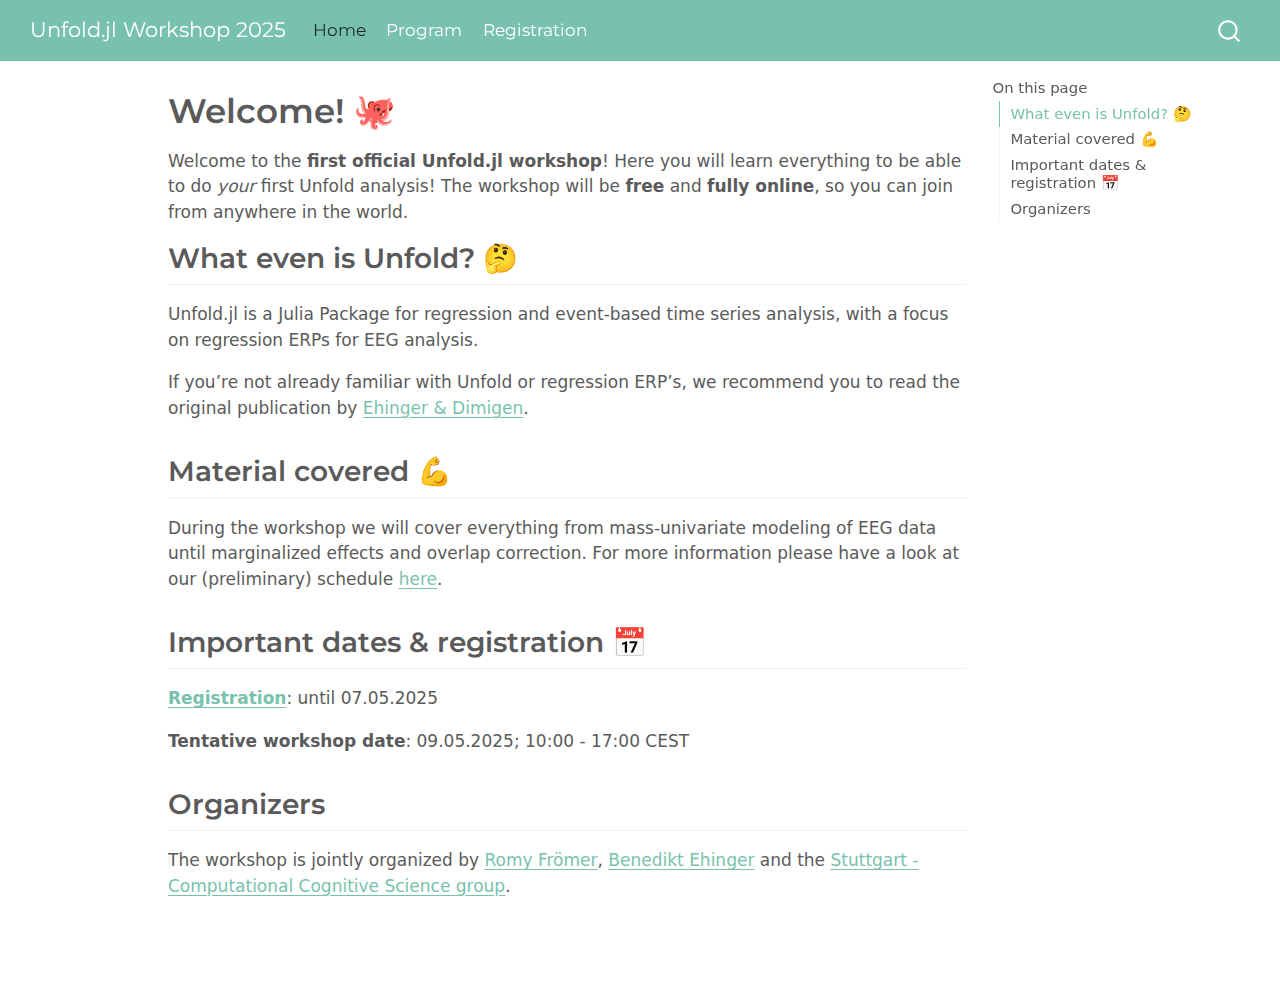
==== index.html @ c2b48259 "Built site for gh-pages" ====
<!DOCTYPE html>
<html xmlns="http://www.w3.org/1999/xhtml" lang="en" xml:lang="en"><head>

<meta charset="utf-8">
<meta name="generator" content="quarto-1.6.42">

<meta name="viewport" content="width=device-width, initial-scale=1.0, user-scalable=yes">


<title>Welcome! 🐙 – Unfold.jl Workshop 2025</title>
<style>
code{white-space: pre-wrap;}
span.smallcaps{font-variant: small-caps;}
div.columns{display: flex; gap: min(4vw, 1.5em);}
div.column{flex: auto; overflow-x: auto;}
div.hanging-indent{margin-left: 1.5em; text-indent: -1.5em;}
ul.task-list{list-style: none;}
ul.task-list li input[type="checkbox"] {
  width: 0.8em;
  margin: 0 0.8em 0.2em -1em; /* quarto-specific, see https://github.com/quarto-dev/quarto-cli/issues/4556 */ 
  vertical-align: middle;
}
</style>


<script src="site_libs/quarto-nav/quarto-nav.js"></script>
<script src="site_libs/quarto-nav/headroom.min.js"></script>
<script src="site_libs/clipboard/clipboard.min.js"></script>
<script src="site_libs/quarto-search/autocomplete.umd.js"></script>
<script src="site_libs/quarto-search/fuse.min.js"></script>
<script src="site_libs/quarto-search/quarto-search.js"></script>
<meta name="quarto:offset" content="./">
<script src="site_libs/quarto-html/quarto.js"></script>
<script src="site_libs/quarto-html/popper.min.js"></script>
<script src="site_libs/quarto-html/tippy.umd.min.js"></script>
<script src="site_libs/quarto-html/anchor.min.js"></script>
<link href="site_libs/quarto-html/tippy.css" rel="stylesheet">
<link href="site_libs/quarto-html/quarto-syntax-highlighting-2f5df379a58b258e96c21c0638c20c03.css" rel="stylesheet" id="quarto-text-highlighting-styles">
<script src="site_libs/bootstrap/bootstrap.min.js"></script>
<link href="site_libs/bootstrap/bootstrap-icons.css" rel="stylesheet">
<link href="site_libs/bootstrap/bootstrap-00ab21ae30b289d2bb57bbc7a98335af.min.css" rel="stylesheet" append-hash="true" id="quarto-bootstrap" data-mode="light">
<script id="quarto-search-options" type="application/json">{
  "location": "navbar",
  "copy-button": false,
  "collapse-after": 3,
  "panel-placement": "end",
  "type": "overlay",
  "limit": 50,
  "keyboard-shortcut": [
    "f",
    "/",
    "s"
  ],
  "show-item-context": false,
  "language": {
    "search-no-results-text": "No results",
    "search-matching-documents-text": "matching documents",
    "search-copy-link-title": "Copy link to search",
    "search-hide-matches-text": "Hide additional matches",
    "search-more-match-text": "more match in this document",
    "search-more-matches-text": "more matches in this document",
    "search-clear-button-title": "Clear",
    "search-text-placeholder": "",
    "search-detached-cancel-button-title": "Cancel",
    "search-submit-button-title": "Submit",
    "search-label": "Search"
  }
}</script>


<link rel="stylesheet" href="styles.css">
</head>

<body class="nav-fixed">

<div id="quarto-search-results"></div>
  <header id="quarto-header" class="headroom fixed-top">
    <nav class="navbar navbar-expand-lg " data-bs-theme="dark">
      <div class="navbar-container container-fluid">
      <div class="navbar-brand-container mx-auto">
    <a class="navbar-brand" href="./index.html">
    <span class="navbar-title">Unfold.jl Workshop 2025</span>
    </a>
  </div>
            <div id="quarto-search" class="" title="Search"></div>
          <button class="navbar-toggler" type="button" data-bs-toggle="collapse" data-bs-target="#navbarCollapse" aria-controls="navbarCollapse" role="menu" aria-expanded="false" aria-label="Toggle navigation" onclick="if (window.quartoToggleHeadroom) { window.quartoToggleHeadroom(); }">
  <span class="navbar-toggler-icon"></span>
</button>
          <div class="collapse navbar-collapse" id="navbarCollapse">
            <ul class="navbar-nav navbar-nav-scroll me-auto">
  <li class="nav-item">
    <a class="nav-link active" href="./index.html" aria-current="page"> 
<span class="menu-text">Home</span></a>
  </li>  
  <li class="nav-item">
    <a class="nav-link" href="./program.html"> 
<span class="menu-text">Program</span></a>
  </li>  
  <li class="nav-item">
    <a class="nav-link" href="./registration.html"> 
<span class="menu-text">Registration</span></a>
  </li>  
</ul>
          </div> <!-- /navcollapse -->
            <div class="quarto-navbar-tools">
</div>
      </div> <!-- /container-fluid -->
    </nav>
</header>
<!-- content -->
<div id="quarto-content" class="quarto-container page-columns page-rows-contents page-layout-article page-navbar">
<!-- sidebar -->
<!-- margin-sidebar -->
    <div id="quarto-margin-sidebar" class="sidebar margin-sidebar">
        <nav id="TOC" role="doc-toc" class="toc-active">
    <h2 id="toc-title">On this page</h2>
   
  <ul>
  <li><a href="#what-even-is-unfold" id="toc-what-even-is-unfold" class="nav-link active" data-scroll-target="#what-even-is-unfold">What even is Unfold? 🤔</a></li>
  <li><a href="#material-covered" id="toc-material-covered" class="nav-link" data-scroll-target="#material-covered">Material covered 💪</a></li>
  <li><a href="#important-dates-registration" id="toc-important-dates-registration" class="nav-link" data-scroll-target="#important-dates-registration">Important dates &amp; registration 📅</a></li>
  <li><a href="#organizers" id="toc-organizers" class="nav-link" data-scroll-target="#organizers">Organizers</a></li>
  </ul>
</nav>
    </div>
<!-- main -->
<main class="content" id="quarto-document-content">

<header id="title-block-header" class="quarto-title-block default">
<div class="quarto-title">
<h1 class="title">Welcome! 🐙</h1>
</div>



<div class="quarto-title-meta">

    
  
    
  </div>
  


</header>


<p>Welcome to the <strong>first official Unfold.jl workshop</strong>! Here you will learn everything to be able to do <em>your</em> first Unfold analysis! The workshop will be <strong>free</strong> and <strong>fully online</strong>, so you can join from anywhere in the world.</p>
<section id="what-even-is-unfold" class="level2">
<h2 class="anchored" data-anchor-id="what-even-is-unfold">What even is Unfold? 🤔</h2>
<p>Unfold.jl is a Julia Package for regression and event-based time series analysis, with a focus on regression ERPs for EEG analysis.</p>
<p>If you’re not already familiar with Unfold or regression ERP’s, we recommend you to read the original publication by <a href="https://peerj.com/articles/7838/">Ehinger &amp; Dimigen</a>.</p>
</section>
<section id="material-covered" class="level2">
<h2 class="anchored" data-anchor-id="material-covered">Material covered 💪</h2>
<p>During the workshop we will cover everything from mass-univariate modeling of EEG data until marginalized effects and overlap correction. For more information please have a look at our (preliminary) schedule <a href="./program.html">here</a>.</p>
</section>
<section id="important-dates-registration" class="level2">
<h2 class="anchored" data-anchor-id="important-dates-registration">Important dates &amp; registration 📅</h2>
<p><a href="./registration.html"><strong>Registration</strong></a>: until 07.05.2025</p>
<p><strong>Tentative workshop date</strong>: 09.05.2025; 10:00 - 17:00 CEST</p>
</section>
<section id="organizers" class="level2">
<h2 class="anchored" data-anchor-id="organizers">Organizers</h2>
<p>The workshop is jointly organized by <a href="https://www.birmingham.ac.uk/staff/profiles/psychology/froemer-romy">Romy Frömer</a>, <a href="https://benediktehinger.de/blog/science/about-me/">Benedikt Ehinger</a> and the <a href="https://www.s-ccs.de/">Stuttgart - Computational Cognitive Science group</a>.</p>


</section>

</main> <!-- /main -->
<script id="quarto-html-after-body" type="application/javascript">
window.document.addEventListener("DOMContentLoaded", function (event) {
  const toggleBodyColorMode = (bsSheetEl) => {
    const mode = bsSheetEl.getAttribute("data-mode");
    const bodyEl = window.document.querySelector("body");
    if (mode === "dark") {
      bodyEl.classList.add("quarto-dark");
      bodyEl.classList.remove("quarto-light");
    } else {
      bodyEl.classList.add("quarto-light");
      bodyEl.classList.remove("quarto-dark");
    }
  }
  const toggleBodyColorPrimary = () => {
    const bsSheetEl = window.document.querySelector("link#quarto-bootstrap");
    if (bsSheetEl) {
      toggleBodyColorMode(bsSheetEl);
    }
  }
  toggleBodyColorPrimary();  
  const icon = "";
  const anchorJS = new window.AnchorJS();
  anchorJS.options = {
    placement: 'right',
    icon: icon
  };
  anchorJS.add('.anchored');
  const isCodeAnnotation = (el) => {
    for (const clz of el.classList) {
      if (clz.startsWith('code-annotation-')) {                     
        return true;
      }
    }
    return false;
  }
  const onCopySuccess = function(e) {
    // button target
    const button = e.trigger;
    // don't keep focus
    button.blur();
    // flash "checked"
    button.classList.add('code-copy-button-checked');
    var currentTitle = button.getAttribute("title");
    button.setAttribute("title", "Copied!");
    let tooltip;
    if (window.bootstrap) {
      button.setAttribute("data-bs-toggle", "tooltip");
      button.setAttribute("data-bs-placement", "left");
      button.setAttribute("data-bs-title", "Copied!");
      tooltip = new bootstrap.Tooltip(button, 
        { trigger: "manual", 
          customClass: "code-copy-button-tooltip",
          offset: [0, -8]});
      tooltip.show();    
    }
    setTimeout(function() {
      if (tooltip) {
        tooltip.hide();
        button.removeAttribute("data-bs-title");
        button.removeAttribute("data-bs-toggle");
        button.removeAttribute("data-bs-placement");
      }
      button.setAttribute("title", currentTitle);
      button.classList.remove('code-copy-button-checked');
    }, 1000);
    // clear code selection
    e.clearSelection();
  }
  const getTextToCopy = function(trigger) {
      const codeEl = trigger.previousElementSibling.cloneNode(true);
      for (const childEl of codeEl.children) {
        if (isCodeAnnotation(childEl)) {
          childEl.remove();
        }
      }
      return codeEl.innerText;
  }
  const clipboard = new window.ClipboardJS('.code-copy-button:not([data-in-quarto-modal])', {
    text: getTextToCopy
  });
  clipboard.on('success', onCopySuccess);
  if (window.document.getElementById('quarto-embedded-source-code-modal')) {
    const clipboardModal = new window.ClipboardJS('.code-copy-button[data-in-quarto-modal]', {
      text: getTextToCopy,
      container: window.document.getElementById('quarto-embedded-source-code-modal')
    });
    clipboardModal.on('success', onCopySuccess);
  }
    var localhostRegex = new RegExp(/^(?:http|https):\/\/localhost\:?[0-9]*\//);
    var mailtoRegex = new RegExp(/^mailto:/);
      var filterRegex = new RegExp("https:\/\/s-ccs\.github\.io\/workshop_unfold_2025\/");
    var isInternal = (href) => {
        return filterRegex.test(href) || localhostRegex.test(href) || mailtoRegex.test(href);
    }
    // Inspect non-navigation links and adorn them if external
 	var links = window.document.querySelectorAll('a[href]:not(.nav-link):not(.navbar-brand):not(.toc-action):not(.sidebar-link):not(.sidebar-item-toggle):not(.pagination-link):not(.no-external):not([aria-hidden]):not(.dropdown-item):not(.quarto-navigation-tool):not(.about-link)');
    for (var i=0; i<links.length; i++) {
      const link = links[i];
      if (!isInternal(link.href)) {
        // undo the damage that might have been done by quarto-nav.js in the case of
        // links that we want to consider external
        if (link.dataset.originalHref !== undefined) {
          link.href = link.dataset.originalHref;
        }
      }
    }
  function tippyHover(el, contentFn, onTriggerFn, onUntriggerFn) {
    const config = {
      allowHTML: true,
      maxWidth: 500,
      delay: 100,
      arrow: false,
      appendTo: function(el) {
          return el.parentElement;
      },
      interactive: true,
      interactiveBorder: 10,
      theme: 'quarto',
      placement: 'bottom-start',
    };
    if (contentFn) {
      config.content = contentFn;
    }
    if (onTriggerFn) {
      config.onTrigger = onTriggerFn;
    }
    if (onUntriggerFn) {
      config.onUntrigger = onUntriggerFn;
    }
    window.tippy(el, config); 
  }
  const noterefs = window.document.querySelectorAll('a[role="doc-noteref"]');
  for (var i=0; i<noterefs.length; i++) {
    const ref = noterefs[i];
    tippyHover(ref, function() {
      // use id or data attribute instead here
      let href = ref.getAttribute('data-footnote-href') || ref.getAttribute('href');
      try { href = new URL(href).hash; } catch {}
      const id = href.replace(/^#\/?/, "");
      const note = window.document.getElementById(id);
      if (note) {
        return note.innerHTML;
      } else {
        return "";
      }
    });
  }
  const xrefs = window.document.querySelectorAll('a.quarto-xref');
  const processXRef = (id, note) => {
    // Strip column container classes
    const stripColumnClz = (el) => {
      el.classList.remove("page-full", "page-columns");
      if (el.children) {
        for (const child of el.children) {
          stripColumnClz(child);
        }
      }
    }
    stripColumnClz(note)
    if (id === null || id.startsWith('sec-')) {
      // Special case sections, only their first couple elements
      const container = document.createElement("div");
      if (note.children && note.children.length > 2) {
        container.appendChild(note.children[0].cloneNode(true));
        for (let i = 1; i < note.children.length; i++) {
          const child = note.children[i];
          if (child.tagName === "P" && child.innerText === "") {
            continue;
          } else {
            container.appendChild(child.cloneNode(true));
            break;
          }
        }
        if (window.Quarto?.typesetMath) {
          window.Quarto.typesetMath(container);
        }
        return container.innerHTML
      } else {
        if (window.Quarto?.typesetMath) {
          window.Quarto.typesetMath(note);
        }
        return note.innerHTML;
      }
    } else {
      // Remove any anchor links if they are present
      const anchorLink = note.querySelector('a.anchorjs-link');
      if (anchorLink) {
        anchorLink.remove();
      }
      if (window.Quarto?.typesetMath) {
        window.Quarto.typesetMath(note);
      }
      if (note.classList.contains("callout")) {
        return note.outerHTML;
      } else {
        return note.innerHTML;
      }
    }
  }
  for (var i=0; i<xrefs.length; i++) {
    const xref = xrefs[i];
    tippyHover(xref, undefined, function(instance) {
      instance.disable();
      let url = xref.getAttribute('href');
      let hash = undefined; 
      if (url.startsWith('#')) {
        hash = url;
      } else {
        try { hash = new URL(url).hash; } catch {}
      }
      if (hash) {
        const id = hash.replace(/^#\/?/, "");
        const note = window.document.getElementById(id);
        if (note !== null) {
          try {
            const html = processXRef(id, note.cloneNode(true));
            instance.setContent(html);
          } finally {
            instance.enable();
            instance.show();
          }
        } else {
          // See if we can fetch this
          fetch(url.split('#')[0])
          .then(res => res.text())
          .then(html => {
            const parser = new DOMParser();
            const htmlDoc = parser.parseFromString(html, "text/html");
            const note = htmlDoc.getElementById(id);
            if (note !== null) {
              const html = processXRef(id, note);
              instance.setContent(html);
            } 
          }).finally(() => {
            instance.enable();
            instance.show();
          });
        }
      } else {
        // See if we can fetch a full url (with no hash to target)
        // This is a special case and we should probably do some content thinning / targeting
        fetch(url)
        .then(res => res.text())
        .then(html => {
          const parser = new DOMParser();
          const htmlDoc = parser.parseFromString(html, "text/html");
          const note = htmlDoc.querySelector('main.content');
          if (note !== null) {
            // This should only happen for chapter cross references
            // (since there is no id in the URL)
            // remove the first header
            if (note.children.length > 0 && note.children[0].tagName === "HEADER") {
              note.children[0].remove();
            }
            const html = processXRef(null, note);
            instance.setContent(html);
          } 
        }).finally(() => {
          instance.enable();
          instance.show();
        });
      }
    }, function(instance) {
    });
  }
      let selectedAnnoteEl;
      const selectorForAnnotation = ( cell, annotation) => {
        let cellAttr = 'data-code-cell="' + cell + '"';
        let lineAttr = 'data-code-annotation="' +  annotation + '"';
        const selector = 'span[' + cellAttr + '][' + lineAttr + ']';
        return selector;
      }
      const selectCodeLines = (annoteEl) => {
        const doc = window.document;
        const targetCell = annoteEl.getAttribute("data-target-cell");
        const targetAnnotation = annoteEl.getAttribute("data-target-annotation");
        const annoteSpan = window.document.querySelector(selectorForAnnotation(targetCell, targetAnnotation));
        const lines = annoteSpan.getAttribute("data-code-lines").split(",");
        const lineIds = lines.map((line) => {
          return targetCell + "-" + line;
        })
        let top = null;
        let height = null;
        let parent = null;
        if (lineIds.length > 0) {
            //compute the position of the single el (top and bottom and make a div)
            const el = window.document.getElementById(lineIds[0]);
            top = el.offsetTop;
            height = el.offsetHeight;
            parent = el.parentElement.parentElement;
          if (lineIds.length > 1) {
            const lastEl = window.document.getElementById(lineIds[lineIds.length - 1]);
            const bottom = lastEl.offsetTop + lastEl.offsetHeight;
            height = bottom - top;
          }
          if (top !== null && height !== null && parent !== null) {
            // cook up a div (if necessary) and position it 
            let div = window.document.getElementById("code-annotation-line-highlight");
            if (div === null) {
              div = window.document.createElement("div");
              div.setAttribute("id", "code-annotation-line-highlight");
              div.style.position = 'absolute';
              parent.appendChild(div);
            }
            div.style.top = top - 2 + "px";
            div.style.height = height + 4 + "px";
            div.style.left = 0;
            let gutterDiv = window.document.getElementById("code-annotation-line-highlight-gutter");
            if (gutterDiv === null) {
              gutterDiv = window.document.createElement("div");
              gutterDiv.setAttribute("id", "code-annotation-line-highlight-gutter");
              gutterDiv.style.position = 'absolute';
              const codeCell = window.document.getElementById(targetCell);
              const gutter = codeCell.querySelector('.code-annotation-gutter');
              gutter.appendChild(gutterDiv);
            }
            gutterDiv.style.top = top - 2 + "px";
            gutterDiv.style.height = height + 4 + "px";
          }
          selectedAnnoteEl = annoteEl;
        }
      };
      const unselectCodeLines = () => {
        const elementsIds = ["code-annotation-line-highlight", "code-annotation-line-highlight-gutter"];
        elementsIds.forEach((elId) => {
          const div = window.document.getElementById(elId);
          if (div) {
            div.remove();
          }
        });
        selectedAnnoteEl = undefined;
      };
        // Handle positioning of the toggle
    window.addEventListener(
      "resize",
      throttle(() => {
        elRect = undefined;
        if (selectedAnnoteEl) {
          selectCodeLines(selectedAnnoteEl);
        }
      }, 10)
    );
    function throttle(fn, ms) {
    let throttle = false;
    let timer;
      return (...args) => {
        if(!throttle) { // first call gets through
            fn.apply(this, args);
            throttle = true;
        } else { // all the others get throttled
            if(timer) clearTimeout(timer); // cancel #2
            timer = setTimeout(() => {
              fn.apply(this, args);
              timer = throttle = false;
            }, ms);
        }
      };
    }
      // Attach click handler to the DT
      const annoteDls = window.document.querySelectorAll('dt[data-target-cell]');
      for (const annoteDlNode of annoteDls) {
        annoteDlNode.addEventListener('click', (event) => {
          const clickedEl = event.target;
          if (clickedEl !== selectedAnnoteEl) {
            unselectCodeLines();
            const activeEl = window.document.querySelector('dt[data-target-cell].code-annotation-active');
            if (activeEl) {
              activeEl.classList.remove('code-annotation-active');
            }
            selectCodeLines(clickedEl);
            clickedEl.classList.add('code-annotation-active');
          } else {
            // Unselect the line
            unselectCodeLines();
            clickedEl.classList.remove('code-annotation-active');
          }
        });
      }
  const findCites = (el) => {
    const parentEl = el.parentElement;
    if (parentEl) {
      const cites = parentEl.dataset.cites;
      if (cites) {
        return {
          el,
          cites: cites.split(' ')
        };
      } else {
        return findCites(el.parentElement)
      }
    } else {
      return undefined;
    }
  };
  var bibliorefs = window.document.querySelectorAll('a[role="doc-biblioref"]');
  for (var i=0; i<bibliorefs.length; i++) {
    const ref = bibliorefs[i];
    const citeInfo = findCites(ref);
    if (citeInfo) {
      tippyHover(citeInfo.el, function() {
        var popup = window.document.createElement('div');
        citeInfo.cites.forEach(function(cite) {
          var citeDiv = window.document.createElement('div');
          citeDiv.classList.add('hanging-indent');
          citeDiv.classList.add('csl-entry');
          var biblioDiv = window.document.getElementById('ref-' + cite);
          if (biblioDiv) {
            citeDiv.innerHTML = biblioDiv.innerHTML;
          }
          popup.appendChild(citeDiv);
        });
        return popup.innerHTML;
      });
    }
  }
});
</script>
</div> <!-- /content -->




</body></html>
---- site_libs/quarto-html/tippy.css ----
.tippy-box[data-animation=fade][data-state=hidden]{opacity:0}[data-tippy-root]{max-width:calc(100vw - 10px)}.tippy-box{position:relative;background-color:#333;color:#fff;border-radius:4px;font-size:14px;line-height:1.4;white-space:normal;outline:0;transition-property:transform,visibility,opacity}.tippy-box[data-placement^=top]>.tippy-arrow{bottom:0}.tippy-box[data-placement^=top]>.tippy-arrow:before{bottom:-7px;left:0;border-width:8px 8px 0;border-top-color:initial;transform-origin:center top}.tippy-box[data-placement^=bottom]>.tippy-arrow{top:0}.tippy-box[data-placement^=bottom]>.tippy-arrow:before{top:-7px;left:0;border-width:0 8px 8px;border-bottom-color:initial;transform-origin:center bottom}.tippy-box[data-placement^=left]>.tippy-arrow{right:0}.tippy-box[data-placement^=left]>.tippy-arrow:before{border-width:8px 0 8px 8px;border-left-color:initial;right:-7px;transform-origin:center left}.tippy-box[data-placement^=right]>.tippy-arrow{left:0}.tippy-box[data-placement^=right]>.tippy-arrow:before{left:-7px;border-width:8px 8px 8px 0;border-right-color:initial;transform-origin:center right}.tippy-box[data-inertia][data-state=visible]{transition-timing-function:cubic-bezier(.54,1.5,.38,1.11)}.tippy-arrow{width:16px;height:16px;color:#333}.tippy-arrow:before{content:"";position:absolute;border-color:transparent;border-style:solid}.tippy-content{position:relative;padding:5px 9px;z-index:1}
---- site_libs/quarto-html/quarto-syntax-highlighting-2f5df379a58b258e96c21c0638c20c03.css ----
/* quarto syntax highlight colors */
:root {
  --quarto-hl-ot-color: #003B4F;
  --quarto-hl-at-color: #657422;
  --quarto-hl-ss-color: #20794D;
  --quarto-hl-an-color: #5E5E5E;
  --quarto-hl-fu-color: #4758AB;
  --quarto-hl-st-color: #20794D;
  --quarto-hl-cf-color: #003B4F;
  --quarto-hl-op-color: #5E5E5E;
  --quarto-hl-er-color: #AD0000;
  --quarto-hl-bn-color: #AD0000;
  --quarto-hl-al-color: #AD0000;
  --quarto-hl-va-color: #111111;
  --quarto-hl-bu-color: inherit;
  --quarto-hl-ex-color: inherit;
  --quarto-hl-pp-color: #AD0000;
  --quarto-hl-in-color: #5E5E5E;
  --quarto-hl-vs-color: #20794D;
  --quarto-hl-wa-color: #5E5E5E;
  --quarto-hl-do-color: #5E5E5E;
  --quarto-hl-im-color: #00769E;
  --quarto-hl-ch-color: #20794D;
  --quarto-hl-dt-color: #AD0000;
  --quarto-hl-fl-color: #AD0000;
  --quarto-hl-co-color: #5E5E5E;
  --quarto-hl-cv-color: #5E5E5E;
  --quarto-hl-cn-color: #8f5902;
  --quarto-hl-sc-color: #5E5E5E;
  --quarto-hl-dv-color: #AD0000;
  --quarto-hl-kw-color: #003B4F;
}

/* other quarto variables */
:root {
  --quarto-font-monospace: SFMono-Regular, Menlo, Monaco, Consolas, "Liberation Mono", "Courier New", monospace;
}

pre > code.sourceCode > span {
  color: #003B4F;
}

code span {
  color: #003B4F;
}

code.sourceCode > span {
  color: #003B4F;
}

div.sourceCode,
div.sourceCode pre.sourceCode {
  color: #003B4F;
}

code span.ot {
  color: #003B4F;
  font-style: inherit;
}

code span.at {
  color: #657422;
  font-style: inherit;
}

code span.ss {
  color: #20794D;
  font-style: inherit;
}

code span.an {
  color: #5E5E5E;
  font-style: inherit;
}

code span.fu {
  color: #4758AB;
  font-style: inherit;
}

code span.st {
  color: #20794D;
  font-style: inherit;
}

code span.cf {
  color: #003B4F;
  font-weight: bold;
  font-style: inherit;
}

code span.op {
  color: #5E5E5E;
  font-style: inherit;
}

code span.er {
  color: #AD0000;
  font-style: inherit;
}

code span.bn {
  color: #AD0000;
  font-style: inherit;
}

code span.al {
  color: #AD0000;
  font-style: inherit;
}

code span.va {
  color: #111111;
  font-style: inherit;
}

code span.bu {
  font-style: inherit;
}

code span.ex {
  font-style: inherit;
}

code span.pp {
  color: #AD0000;
  font-style: inherit;
}

code span.in {
  color: #5E5E5E;
  font-style: inherit;
}

code span.vs {
  color: #20794D;
  font-style: inherit;
}

code span.wa {
  color: #5E5E5E;
  font-style: italic;
}

code span.do {
  color: #5E5E5E;
  font-style: italic;
}

code span.im {
  color: #00769E;
  font-style: inherit;
}

code span.ch {
  color: #20794D;
  font-style: inherit;
}

code span.dt {
  color: #AD0000;
  font-style: inherit;
}

code span.fl {
  color: #AD0000;
  font-style: inherit;
}

code span.co {
  color: #5E5E5E;
  font-style: inherit;
}

code span.cv {
  color: #5E5E5E;
  font-style: italic;
}

code span.cn {
  color: #8f5902;
  font-style: inherit;
}

code span.sc {
  color: #5E5E5E;
  font-style: inherit;
}

code span.dv {
  color: #AD0000;
  font-style: inherit;
}

code span.kw {
  color: #003B4F;
  font-weight: bold;
  font-style: inherit;
}

.prevent-inlining {
  content: "</";
}

/*# sourceMappingURL=35eb38a806ee71ea6d2563be2308c832.css.map */
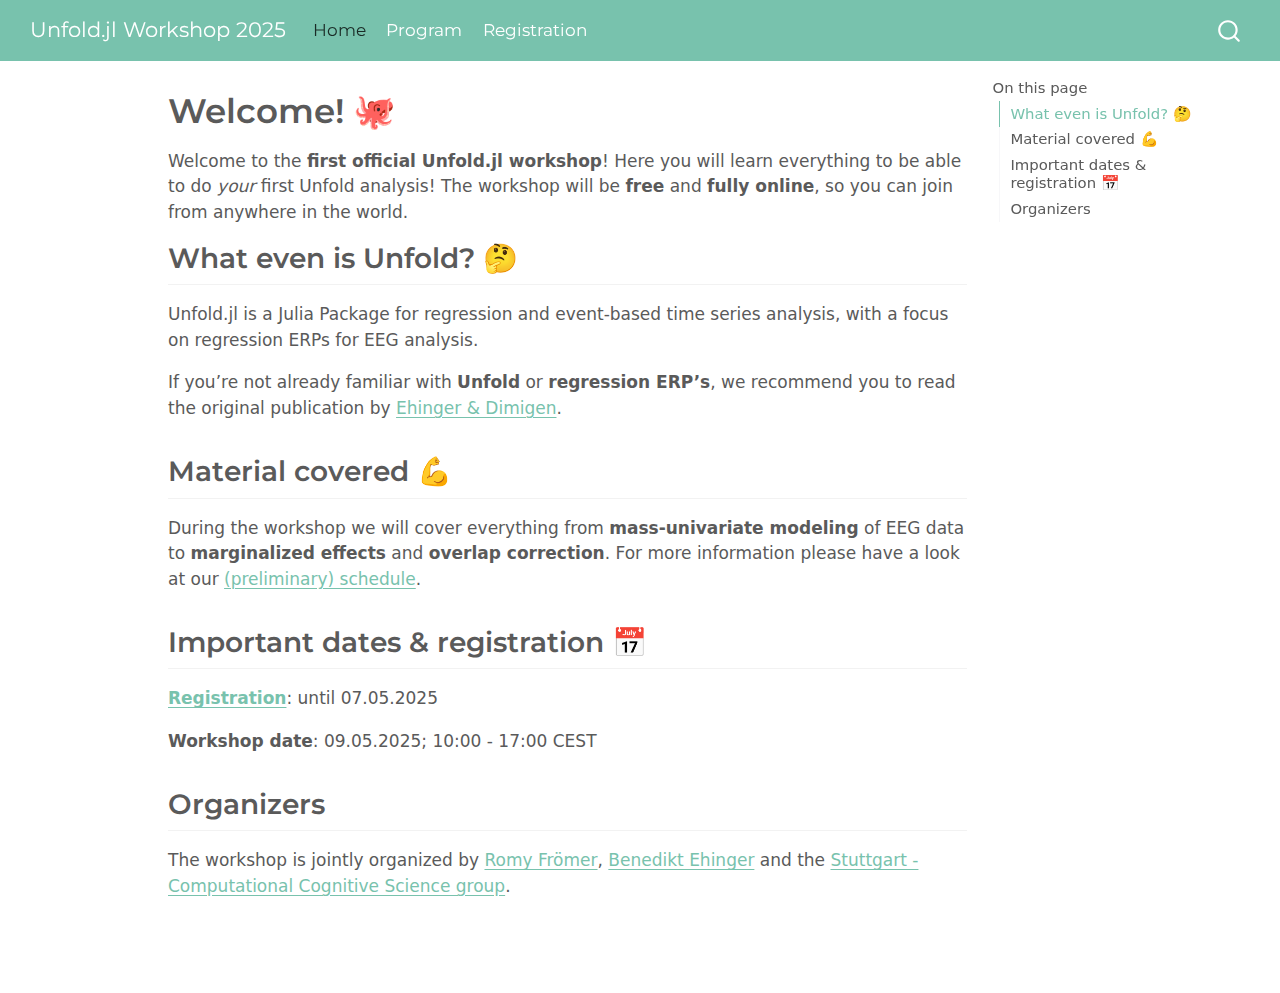
==== commit 17dbfe10: "Built site for gh-pages" ====
--- a/index.html
+++ b/index.html
@@ -2,7 +2,7 @@
 <html xmlns="http://www.w3.org/1999/xhtml" lang="en" xml:lang="en"><head>
 
 <meta charset="utf-8">
-<meta name="generator" content="quarto-1.6.42">
+<meta name="generator" content="quarto-1.6.43">
 
 <meta name="viewport" content="width=device-width, initial-scale=1.0, user-scalable=yes">
 
@@ -35,7 +35,7 @@
 <script src="site_libs/quarto-html/tippy.umd.min.js"></script>
 <script src="site_libs/quarto-html/anchor.min.js"></script>
 <link href="site_libs/quarto-html/tippy.css" rel="stylesheet">
-<link href="site_libs/quarto-html/quarto-syntax-highlighting-2f5df379a58b258e96c21c0638c20c03.css" rel="stylesheet" id="quarto-text-highlighting-styles">
+<link href="site_libs/quarto-html/quarto-syntax-highlighting-d4d76bf8491c20bad77d141916dc28e1.css" rel="stylesheet" id="quarto-text-highlighting-styles">
 <script src="site_libs/bootstrap/bootstrap.min.js"></script>
 <link href="site_libs/bootstrap/bootstrap-icons.css" rel="stylesheet">
 <link href="site_libs/bootstrap/bootstrap-00ab21ae30b289d2bb57bbc7a98335af.min.css" rel="stylesheet" append-hash="true" id="quarto-bootstrap" data-mode="light">
@@ -149,16 +149,16 @@
 <section id="what-even-is-unfold" class="level2">
 <h2 class="anchored" data-anchor-id="what-even-is-unfold">What even is Unfold? 🤔</h2>
 <p>Unfold.jl is a Julia Package for regression and event-based time series analysis, with a focus on regression ERPs for EEG analysis.</p>
-<p>If you’re not already familiar with Unfold or regression ERP’s, we recommend you to read the original publication by <a href="https://peerj.com/articles/7838/">Ehinger &amp; Dimigen</a>.</p>
+<p>If you’re not already familiar with <strong>Unfold</strong> or <strong>regression ERP’s</strong>, we recommend you to read the original publication by <a href="https://peerj.com/articles/7838/">Ehinger &amp; Dimigen</a>.</p>
 </section>
 <section id="material-covered" class="level2">
 <h2 class="anchored" data-anchor-id="material-covered">Material covered 💪</h2>
-<p>During the workshop we will cover everything from mass-univariate modeling of EEG data until marginalized effects and overlap correction. For more information please have a look at our (preliminary) schedule <a href="./program.html">here</a>.</p>
+<p>During the workshop we will cover everything from <strong>mass-univariate modeling</strong> of EEG data to <strong>marginalized effects</strong> and <strong>overlap correction</strong>. For more information please have a look at our <a href="./program.html">(preliminary) schedule</a>.</p>
 </section>
 <section id="important-dates-registration" class="level2">
 <h2 class="anchored" data-anchor-id="important-dates-registration">Important dates &amp; registration 📅</h2>
 <p><a href="./registration.html"><strong>Registration</strong></a>: until 07.05.2025</p>
-<p><strong>Tentative workshop date</strong>: 09.05.2025; 10:00 - 17:00 CEST</p>
+<p><strong>Workshop date</strong>: 09.05.2025; 10:00 - 17:00 CEST</p>
 </section>
 <section id="organizers" class="level2">
 <h2 class="anchored" data-anchor-id="organizers">Organizers</h2>
--- a/site_libs/quarto-html/quarto-syntax-highlighting-d4d76bf8491c20bad77d141916dc28e1.css
+++ b/site_libs/quarto-html/quarto-syntax-highlighting-d4d76bf8491c20bad77d141916dc28e1.css
@@ -0,0 +1,205 @@
+/* quarto syntax highlight colors */
+:root {
+  --quarto-hl-ot-color: #003B4F;
+  --quarto-hl-at-color: #657422;
+  --quarto-hl-ss-color: #20794D;
+  --quarto-hl-an-color: #5E5E5E;
+  --quarto-hl-fu-color: #4758AB;
+  --quarto-hl-st-color: #20794D;
+  --quarto-hl-cf-color: #003B4F;
+  --quarto-hl-op-color: #5E5E5E;
+  --quarto-hl-er-color: #AD0000;
+  --quarto-hl-bn-color: #AD0000;
+  --quarto-hl-al-color: #AD0000;
+  --quarto-hl-va-color: #111111;
+  --quarto-hl-bu-color: inherit;
+  --quarto-hl-ex-color: inherit;
+  --quarto-hl-pp-color: #AD0000;
+  --quarto-hl-in-color: #5E5E5E;
+  --quarto-hl-vs-color: #20794D;
+  --quarto-hl-wa-color: #5E5E5E;
+  --quarto-hl-do-color: #5E5E5E;
+  --quarto-hl-im-color: #00769E;
+  --quarto-hl-ch-color: #20794D;
+  --quarto-hl-dt-color: #AD0000;
+  --quarto-hl-fl-color: #AD0000;
+  --quarto-hl-co-color: #5E5E5E;
+  --quarto-hl-cv-color: #5E5E5E;
+  --quarto-hl-cn-color: #8f5902;
+  --quarto-hl-sc-color: #5E5E5E;
+  --quarto-hl-dv-color: #AD0000;
+  --quarto-hl-kw-color: #003B4F;
+}
+
+/* other quarto variables */
+:root {
+  --quarto-font-monospace: SFMono-Regular, Menlo, Monaco, Consolas, "Liberation Mono", "Courier New", monospace;
+}
+
+pre > code.sourceCode > span {
+  color: #003B4F;
+}
+
+code span {
+  color: #003B4F;
+}
+
+code.sourceCode > span {
+  color: #003B4F;
+}
+
+div.sourceCode,
+div.sourceCode pre.sourceCode {
+  color: #003B4F;
+}
+
+code span.ot {
+  color: #003B4F;
+  font-style: inherit;
+}
+
+code span.at {
+  color: #657422;
+  font-style: inherit;
+}
+
+code span.ss {
+  color: #20794D;
+  font-style: inherit;
+}
+
+code span.an {
+  color: #5E5E5E;
+  font-style: inherit;
+}
+
+code span.fu {
+  color: #4758AB;
+  font-style: inherit;
+}
+
+code span.st {
+  color: #20794D;
+  font-style: inherit;
+}
+
+code span.cf {
+  color: #003B4F;
+  font-weight: bold;
+  font-style: inherit;
+}
+
+code span.op {
+  color: #5E5E5E;
+  font-style: inherit;
+}
+
+code span.er {
+  color: #AD0000;
+  font-style: inherit;
+}
+
+code span.bn {
+  color: #AD0000;
+  font-style: inherit;
+}
+
+code span.al {
+  color: #AD0000;
+  font-style: inherit;
+}
+
+code span.va {
+  color: #111111;
+  font-style: inherit;
+}
+
+code span.bu {
+  font-style: inherit;
+}
+
+code span.ex {
+  font-style: inherit;
+}
+
+code span.pp {
+  color: #AD0000;
+  font-style: inherit;
+}
+
+code span.in {
+  color: #5E5E5E;
+  font-style: inherit;
+}
+
+code span.vs {
+  color: #20794D;
+  font-style: inherit;
+}
+
+code span.wa {
+  color: #5E5E5E;
+  font-style: italic;
+}
+
+code span.do {
+  color: #5E5E5E;
+  font-style: italic;
+}
+
+code span.im {
+  color: #00769E;
+  font-style: inherit;
+}
+
+code span.ch {
+  color: #20794D;
+  font-style: inherit;
+}
+
+code span.dt {
+  color: #AD0000;
+  font-style: inherit;
+}
+
+code span.fl {
+  color: #AD0000;
+  font-style: inherit;
+}
+
+code span.co {
+  color: #5E5E5E;
+  font-style: inherit;
+}
+
+code span.cv {
+  color: #5E5E5E;
+  font-style: italic;
+}
+
+code span.cn {
+  color: #8f5902;
+  font-style: inherit;
+}
+
+code span.sc {
+  color: #5E5E5E;
+  font-style: inherit;
+}
+
+code span.dv {
+  color: #AD0000;
+  font-style: inherit;
+}
+
+code span.kw {
+  color: #003B4F;
+  font-weight: bold;
+  font-style: inherit;
+}
+
+.prevent-inlining {
+  content: "</";
+}
+
+/*# sourceMappingURL=c9c5d451c23b744f9cb2c98992a0aef2.css.map */
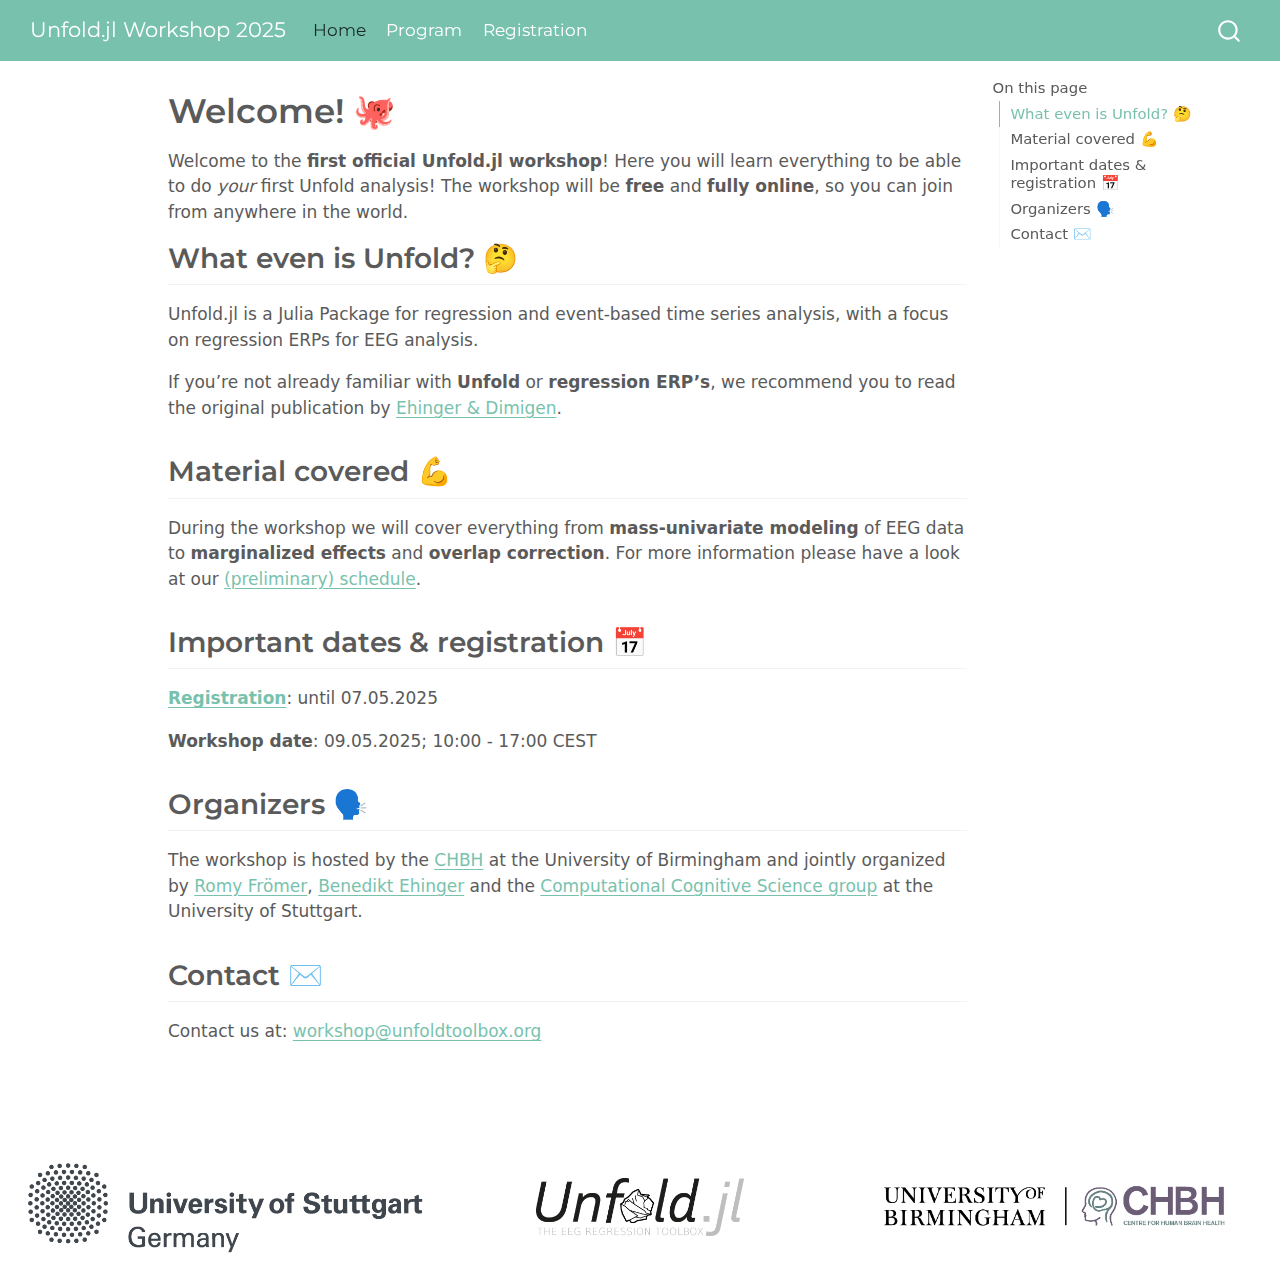
==== commit 3660d2a6: "Built site for gh-pages" ====
--- a/index.html
+++ b/index.html
@@ -119,7 +119,8 @@
   <li><a href="#what-even-is-unfold" id="toc-what-even-is-unfold" class="nav-link active" data-scroll-target="#what-even-is-unfold">What even is Unfold? 🤔</a></li>
   <li><a href="#material-covered" id="toc-material-covered" class="nav-link" data-scroll-target="#material-covered">Material covered 💪</a></li>
   <li><a href="#important-dates-registration" id="toc-important-dates-registration" class="nav-link" data-scroll-target="#important-dates-registration">Important dates &amp; registration 📅</a></li>
-  <li><a href="#organizers" id="toc-organizers" class="nav-link" data-scroll-target="#organizers">Organizers</a></li>
+  <li><a href="#organizers" id="toc-organizers" class="nav-link" data-scroll-target="#organizers">Organizers 🗣️</a></li>
+  <li><a href="#contact" id="toc-contact" class="nav-link" data-scroll-target="#contact">Contact ✉️</a></li>
   </ul>
 </nav>
     </div>
@@ -161,8 +162,12 @@
 <p><strong>Workshop date</strong>: 09.05.2025; 10:00 - 17:00 CEST</p>
 </section>
 <section id="organizers" class="level2">
-<h2 class="anchored" data-anchor-id="organizers">Organizers</h2>
-<p>The workshop is jointly organized by <a href="https://www.birmingham.ac.uk/staff/profiles/psychology/froemer-romy">Romy Frömer</a>, <a href="https://benediktehinger.de/blog/science/about-me/">Benedikt Ehinger</a> and the <a href="https://www.s-ccs.de/">Stuttgart - Computational Cognitive Science group</a>.</p>
+<h2 class="anchored" data-anchor-id="organizers">Organizers 🗣️</h2>
+<p>The workshop is hosted by the <a href="https://www.birmingham.ac.uk/research/centres-institutes/human-brain-health">CHBH</a> at the University of Birmingham and jointly organized by <a href="https://www.birmingham.ac.uk/staff/profiles/psychology/froemer-romy">Romy Frömer</a>, <a href="https://benediktehinger.de/blog/science/about-me/">Benedikt Ehinger</a> and the <a href="https://www.s-ccs.de/">Computational Cognitive Science group</a> at the University of Stuttgart.</p>
+</section>
+<section id="contact" class="level2">
+<h2 class="anchored" data-anchor-id="contact">Contact ✉️</h2>
+<p>Contact us at: <a href="mailto:workshop@unfoldtoolbox.org">workshop@unfoldtoolbox.org</a></p>
 
 
 </section>
@@ -586,6 +591,19 @@
 });
 </script>
 </div> <!-- /content -->
+<footer class="footer">
+  <div class="nav-footer">
+    <div class="nav-footer-left">
+<p><img src="assets/unistuttgart_logo_englisch.png" class="img-fluid"></p>
+</div>   
+    <div class="nav-footer-center">
+<p><img src="assets/logo_Unfold.jl.png" class="img-fluid" style="width:50.0%"></p>
+</div>
+    <div class="nav-footer-right">
+<p><img src="assets/CHBH-main-landscape.png" class="img-fluid"></p>
+</div>
+  </div>
+</footer>
 
 
 
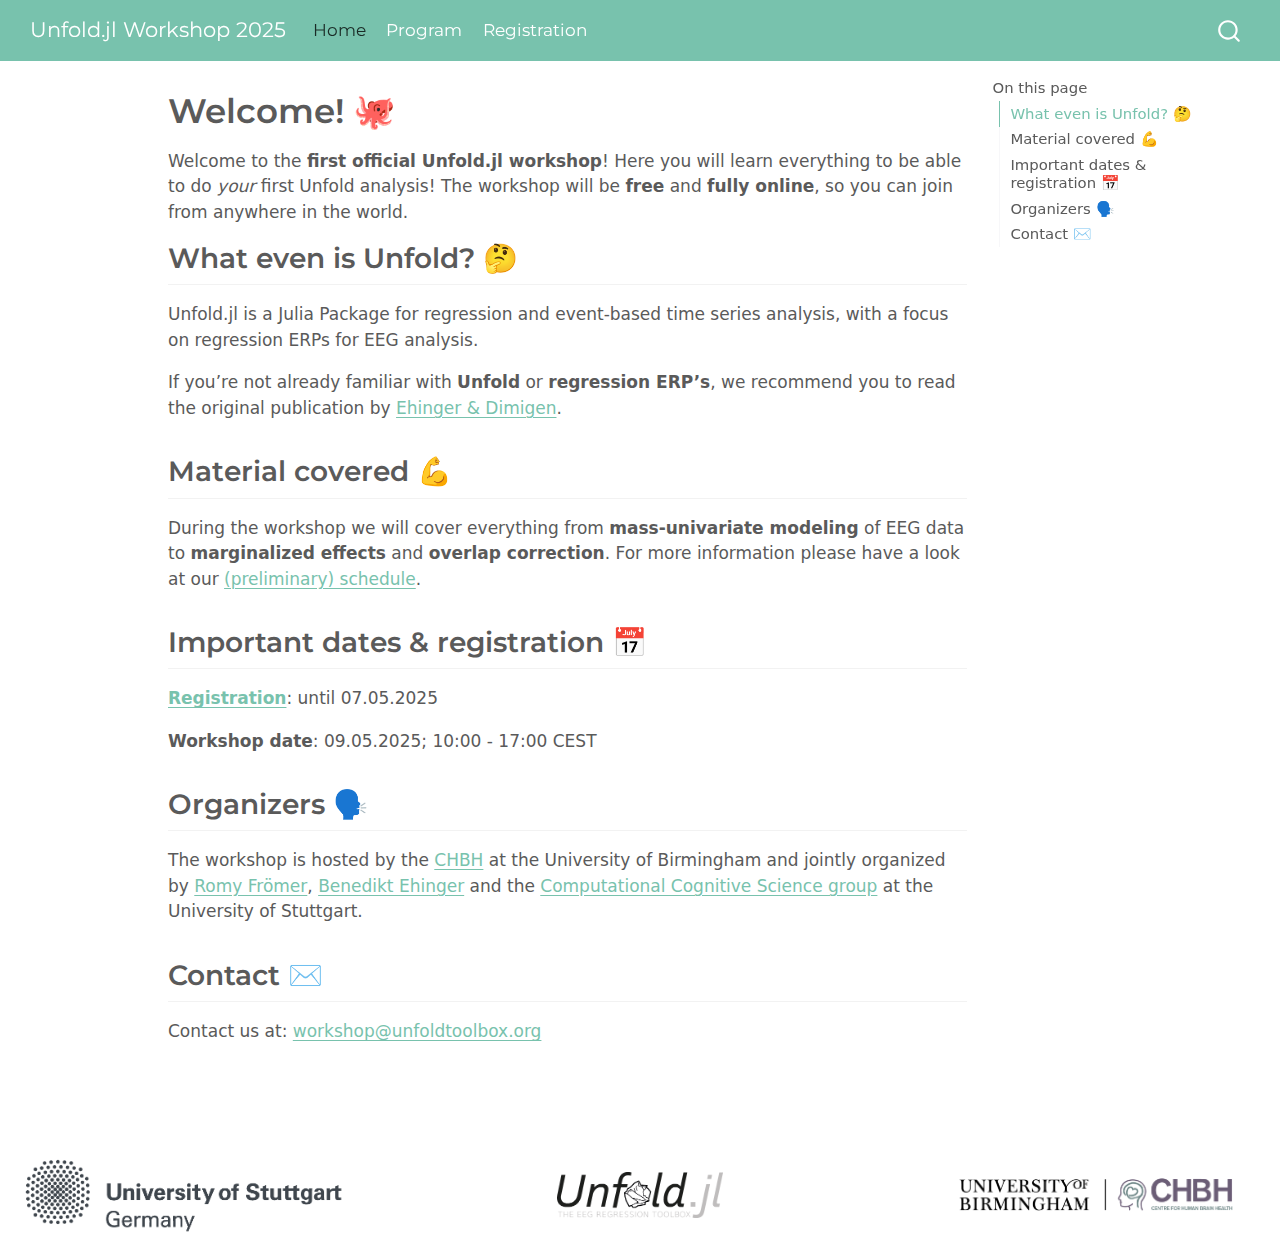
==== commit 7f0bf25e: "Built site for gh-pages" ====
--- a/index.html
+++ b/index.html
@@ -594,13 +594,13 @@
 <footer class="footer">
   <div class="nav-footer">
     <div class="nav-footer-left">
-<p><img src="assets/unistuttgart_logo_englisch.png" class="img-fluid"></p>
+<p><img src="assets/unistuttgart_logo_englisch.png" class="img-fluid" style="width:80.0%"></p>
 </div>   
     <div class="nav-footer-center">
-<p><img src="assets/logo_Unfold.jl.png" class="img-fluid" style="width:50.0%"></p>
+<p><img src="assets/logo_Unfold.jl.png" class="img-fluid" style="width:40.0%"></p>
 </div>
     <div class="nav-footer-right">
-<p><img src="assets/CHBH-main-landscape.png" class="img-fluid"></p>
+<p><img src="assets/CHBH-main-landscape.png" class="img-fluid" style="width:80.0%"></p>
 </div>
   </div>
 </footer>
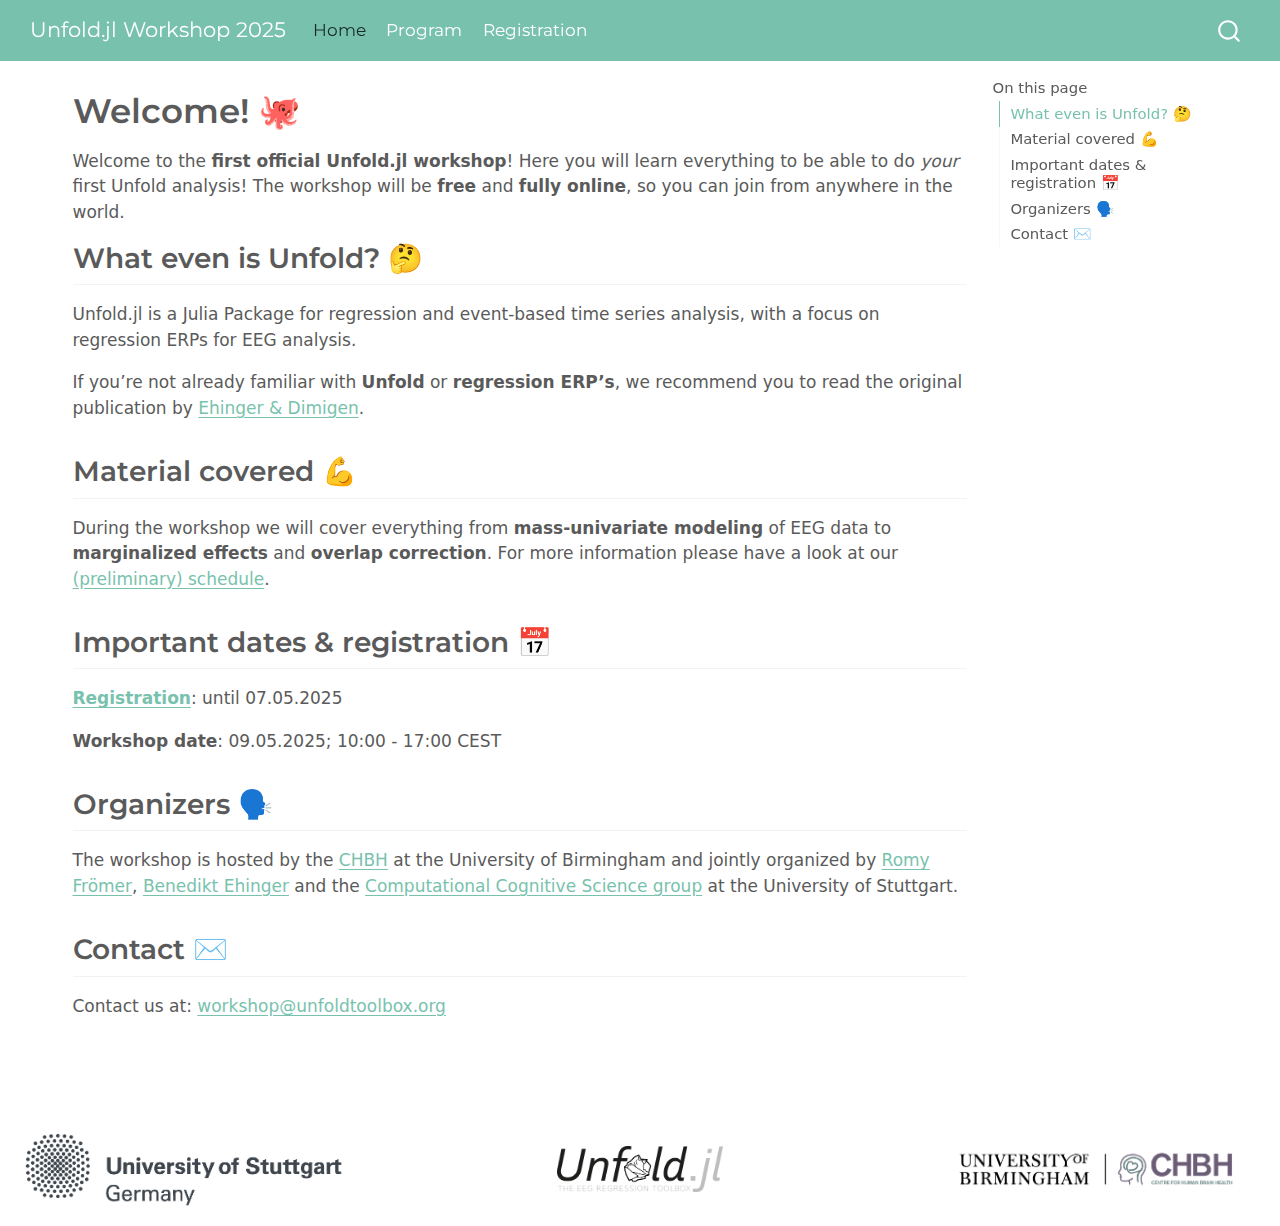
==== commit 75f046e8: "Built site for gh-pages" ====
--- a/index.html
+++ b/index.html
@@ -108,7 +108,7 @@
     </nav>
 </header>
 <!-- content -->
-<div id="quarto-content" class="quarto-container page-columns page-rows-contents page-layout-article page-navbar">
+<div id="quarto-content" class="quarto-container page-columns page-rows-contents page-layout-full page-navbar">
 <!-- sidebar -->
 <!-- margin-sidebar -->
     <div id="quarto-margin-sidebar" class="sidebar margin-sidebar">
@@ -125,7 +125,7 @@
 </nav>
     </div>
 <!-- main -->
-<main class="content" id="quarto-document-content">
+<main class="content column-page-left" id="quarto-document-content">
 
 <header id="title-block-header" class="quarto-title-block default">
 <div class="quarto-title">
@@ -134,7 +134,7 @@
 
 
 
-<div class="quarto-title-meta">
+<div class="quarto-title-meta column-page-left">
 
     
   
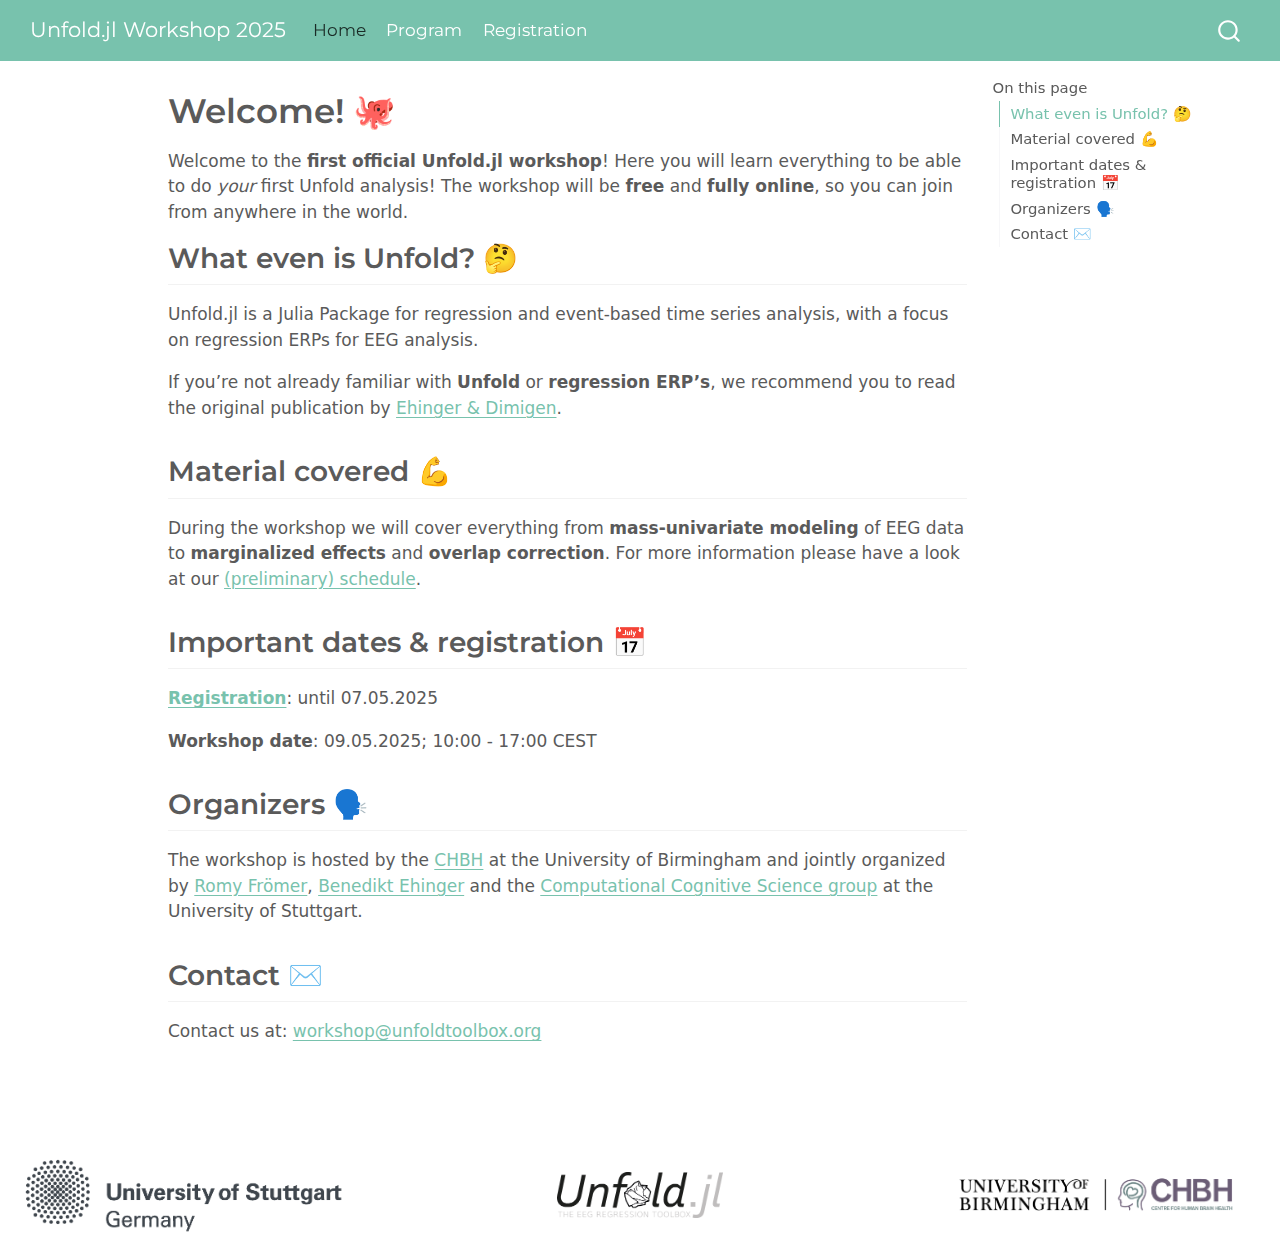
==== commit 3b2893c8: "Built site for gh-pages" ====
--- a/index.html
+++ b/index.html
@@ -108,7 +108,7 @@
     </nav>
 </header>
 <!-- content -->
-<div id="quarto-content" class="quarto-container page-columns page-rows-contents page-layout-full page-navbar">
+<div id="quarto-content" class="quarto-container page-columns page-rows-contents page-layout-article page-navbar">
 <!-- sidebar -->
 <!-- margin-sidebar -->
     <div id="quarto-margin-sidebar" class="sidebar margin-sidebar">
@@ -125,7 +125,7 @@
 </nav>
     </div>
 <!-- main -->
-<main class="content column-page-left" id="quarto-document-content">
+<main class="content" id="quarto-document-content">
 
 <header id="title-block-header" class="quarto-title-block default">
 <div class="quarto-title">
@@ -134,7 +134,7 @@
 
 
 
-<div class="quarto-title-meta column-page-left">
+<div class="quarto-title-meta">
 
     
   
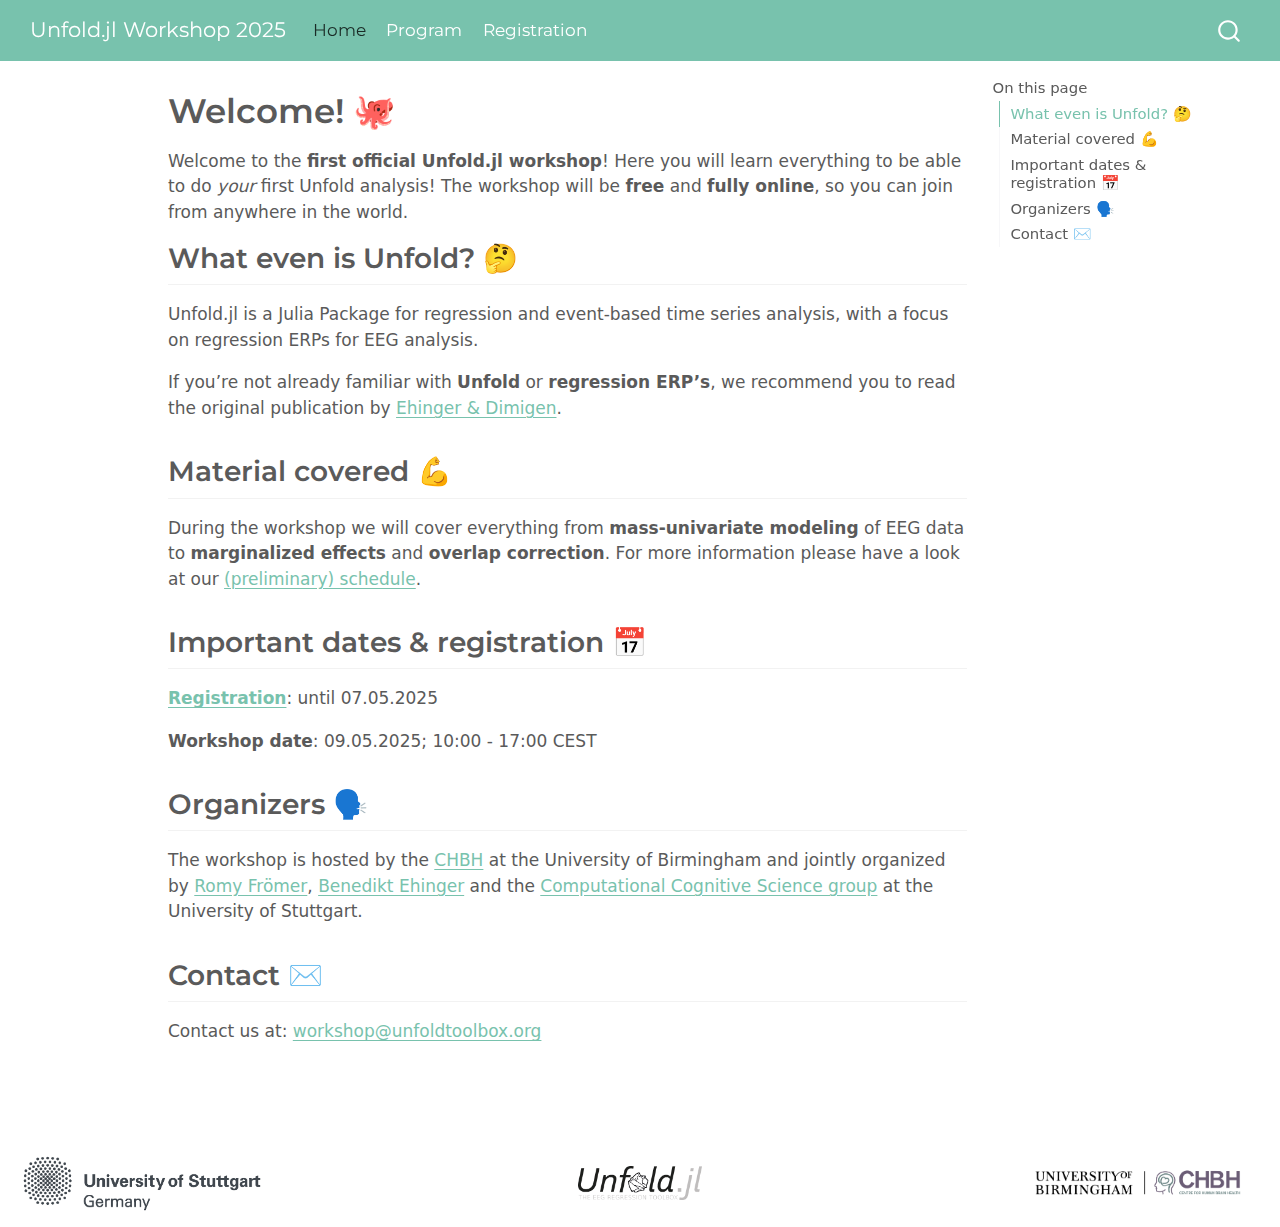
==== commit 7b358872: "Built site for gh-pages" ====
--- a/index.html
+++ b/index.html
@@ -594,13 +594,13 @@
 <footer class="footer">
   <div class="nav-footer">
     <div class="nav-footer-left">
-<p><img src="assets/unistuttgart_logo_englisch.png" class="img-fluid" style="width:80.0%"></p>
+<p><img src="assets/unistuttgart_logo_englisch.png" class="img-fluid" style="width:60.0%"></p>
 </div>   
     <div class="nav-footer-center">
-<p><img src="assets/logo_Unfold.jl.png" class="img-fluid" style="width:40.0%"></p>
+<p><img src="assets/logo_Unfold.jl.png" class="img-fluid" style="width:30.0%"></p>
 </div>
     <div class="nav-footer-right">
-<p><img src="assets/CHBH-main-landscape.png" class="img-fluid" style="width:80.0%"></p>
+<p><img src="assets/CHBH-main-landscape.png" class="img-fluid" style="width:60.0%"></p>
 </div>
   </div>
 </footer>
